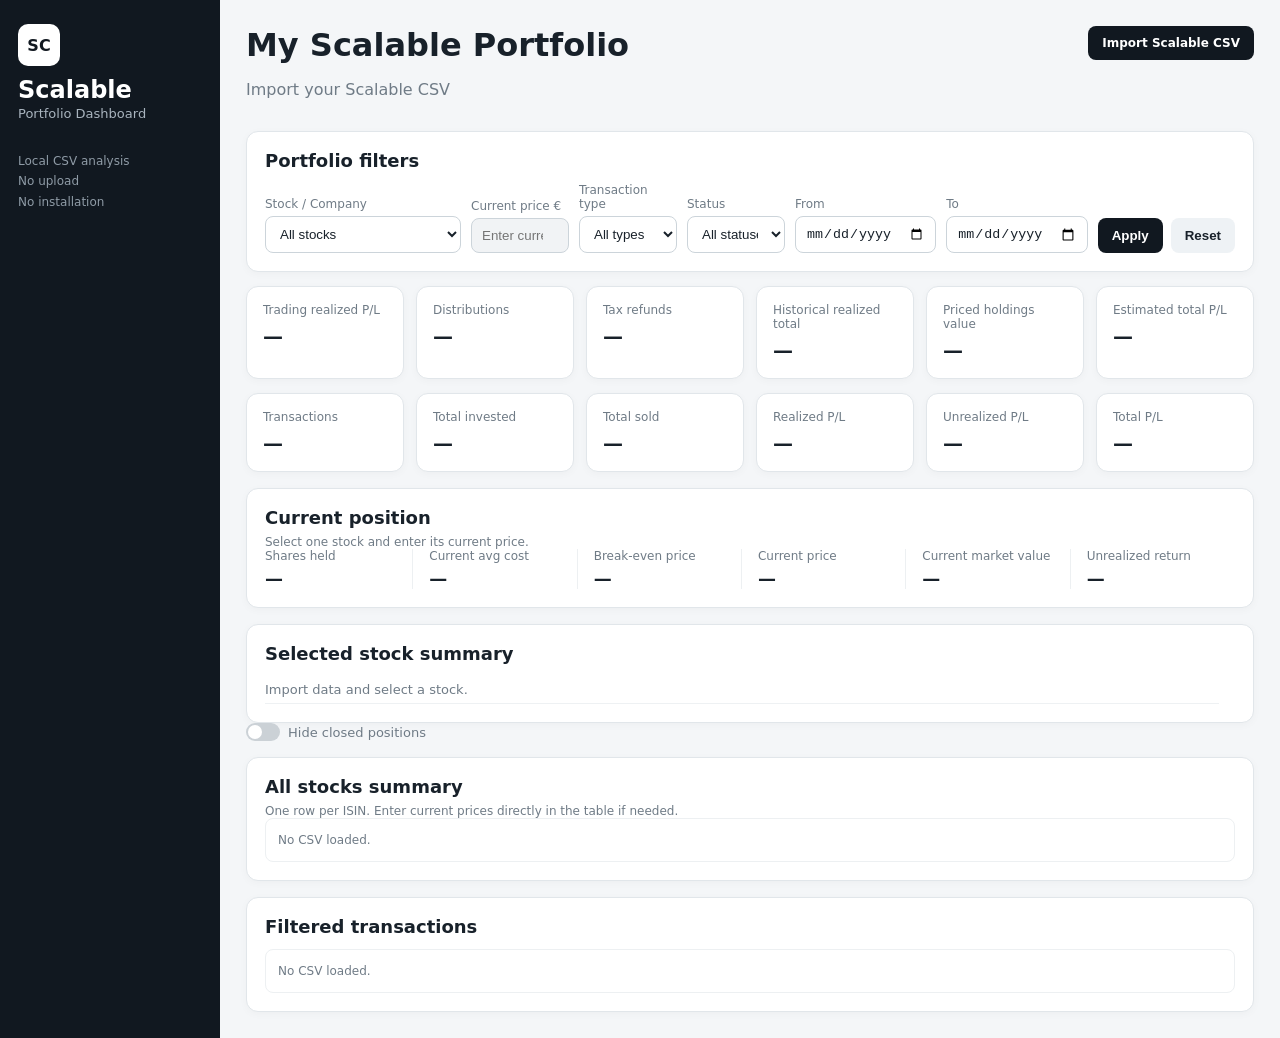
==== index.html @ f292b873 "Add files via upload" ====
<!doctype html>
<html lang="en">
<head>
<meta charset="utf-8">
<meta name="viewport" content="width=device-width,initial-scale=1">
<title>Scalable Portfolio Dashboard</title>
<link rel="stylesheet" href="styles.css">
</head>
<body>
<div class="app">
<aside class="sidebar">
<div class="logo">SC</div>
<h2>Scalable</h2>
<p>Portfolio Dashboard</p>
<div class="sidebar-note">Local CSV analysis<br>No upload<br>No installation</div>
</aside>

<main class="main-content">
<header class="topbar">
<div>
<h1>My Scalable Portfolio</h1>
<p id="fileInfo" class="muted">Import your Scalable CSV</p>
</div>
<label class="upload-button">Import Scalable CSV
<input id="fileInput" type="file" accept=".csv,text/csv">
</label>
</header>

<section class="panel">
<h2>Portfolio filters</h2>
<div class="filter-grid">
<div>
<label>Stock / Company</label>
<select id="stockFilter"><option value="">All stocks</option></select>
</div>
<div>
<label>Current price €</label>
<input id="currentPrice" type="number" step="0.01" min="0" placeholder="Enter current price" disabled>
</div>
<div>
<label>Transaction type</label>
<select id="typeFilter"><option value="">All types</option></select>
</div>
<div>
<label>Status</label>
<select id="statusFilter"><option value="">All statuses</option></select>
</div>
<div>
<label>From</label>
<input id="fromDate" type="date">
</div>
<div>
<label>To</label>
<input id="toDate" type="date">
</div>
<div class="filter-buttons">
<button id="applyBtn" class="button-dark">Apply</button>
<button id="resetBtn" class="button-secondary">Reset</button>
</div>
</div>
</section>

<section class="cards">
    <div class="card"><span>Trading realized P/L</span><strong id="portfolioTradingPL">—</strong></div>
    <div class="card"><span>Distributions</span><strong id="portfolioDistributions">—</strong></div>
    <div class="card"><span>Tax refunds</span><strong id="portfolioTaxRefunds">—</strong></div>
    <div class="card"><span>Historical realized total</span><strong id="portfolioRealized">—</strong></div>
    <div class="card"><span>Priced holdings value</span><strong id="portfolioMarketValue">—</strong></div>
    <div class="card"><span>Estimated total P/L</span><strong id="portfolioTotalPL">—</strong></div>
</section>

<section class="cards">
<div class="card"><span>Transactions</span><strong id="mRows">—</strong></div>
<div class="card"><span>Total invested</span><strong id="mInvested">—</strong></div>
<div class="card"><span>Total sold</span><strong id="mSold">—</strong></div>
<div class="card"><span>Realized P/L</span><strong id="mRealized">—</strong></div>
<div class="card"><span>Unrealized P/L</span><strong id="mUnrealized">—</strong></div>
<div class="card"><span>Total P/L</span><strong id="mTotalPL">—</strong></div>
</section>

<section class="panel">
<h2>Current position</h2>
<p id="positionHint" class="muted small-text">Select one stock and enter its current price.</p>
<div class="position-grid">
<div><span>Shares held</span><strong id="pShares">—</strong></div>
<div><span>Current avg cost</span><strong id="pAvgCost">—</strong></div>
<div><span>Break-even price</span><strong id="pBreakEven">—</strong></div>
<div><span>Current price</span><strong id="pCurrentPrice">—</strong></div>
<div><span>Current market value</span><strong id="pMarketValue">—</strong></div>
<div><span>Unrealized return</span><strong id="pUnrealizedReturn">—</strong></div>
</div>
</section>

<section class="panel">
<h2>Selected stock summary</h2>
<div id="stockSummary" class="key-value">
<div class="muted">Import data and select a stock.</div><div></div>
</div>
</section>

<label class="switch-row">
    <input type="checkbox" id="hideClosed">
    <span class="switch"></span>
    <span>Hide closed positions</span>
</label>

<section class="panel">
<h2>All stocks summary</h2>
<p class="muted small-text">One row per ISIN. Enter current prices directly in the table if needed.</p>
<div id="allStocksTable" class="table-wrap all-stocks-table">
<div class="note">No CSV loaded.</div>
</div>
</section>

<section class="panel">
<h2>Filtered transactions</h2>
<div id="dataTable" class="table-wrap">
<div class="note">No CSV loaded.</div>
</div>
</section>
</main>
</div>
<script src="script.js"></script>
</body>
</html>
---- styles.css ----
*{box-sizing:border-box}
:root{--background:#f4f6f8;--card:#fff;--border:#e1e6ea;--text:#18212a;--muted:#6f7b86;--dark:#111820;--green:#16784b;--red:#b42318;--warning:#a15c00}
body{margin:0;font-family:Inter,system-ui,-apple-system,"Segoe UI",sans-serif;background:var(--background);color:var(--text)}
.app{display:grid;grid-template-columns:220px 1fr;min-height:100vh}
.sidebar{background:var(--dark);color:#fff;padding:24px 18px}
.logo{width:42px;height:42px;border-radius:10px;background:#fff;color:var(--dark);display:grid;place-items:center;font-weight:900}
.sidebar h2{margin:10px 0 2px}
.sidebar p{margin:0;color:#a9b4be;font-size:13px}
.sidebar-note{margin-top:30px;color:#8f9ba6;font-size:12px;line-height:1.7}
.main-content{min-width:0;padding:26px}
.topbar{display:flex;justify-content:space-between;align-items:flex-start;gap:20px}
.topbar h1{margin:0}
.muted{color:var(--muted)}
.small-text{margin:-5px 0 0;font-size:12px}
.upload-button{display:inline-block;padding:10px 14px;background:var(--dark);color:#fff;border-radius:8px;font-weight:700;cursor:pointer}
input[type=file]{display:none}
button{padding:10px 14px;border:0;border-radius:8px;font-weight:700;cursor:pointer}
.button-dark{background:var(--dark);color:#fff}
.button-secondary{background:#eef2f5;color:var(--text)}
.panel,.card{background:var(--card);border:1px solid var(--border);border-radius:12px;box-shadow:0 2px 8px rgba(0,0,0,.03)}
.panel{padding:18px;margin-top:16px}
.panel h2{margin:0 0 12px;font-size:18px}
.filter-grid{display:grid;grid-template-columns:2fr 1fr 1fr 1fr 1fr 1fr auto;gap:10px;align-items:end}
label{display:block;margin-bottom:5px;color:var(--muted);font-size:12px}
select,input[type=text],input[type=number],input[type=date]{width:100%;padding:9px 10px;border:1px solid #ccd4da;border-radius:8px;background:#fff;color:var(--text)}
input:disabled{background:#f1f3f5;color:#9ba5ae;cursor:not-allowed}
.filter-buttons{display:flex;gap:8px}
.cards{display:grid;grid-template-columns:repeat(6,minmax(0,1fr));gap:12px;margin-top:14px}
.card{padding:16px}
.card span{display:block;margin-bottom:7px;color:var(--muted);font-size:12px}
.card strong{font-size:20px}
.good{color:var(--green)}
.bad{color:var(--red)}
.warning{color:var(--warning)}
.position-grid{display:grid;grid-template-columns:repeat(6,1fr);gap:16px}
.position-grid>div{padding-right:14px;border-right:1px solid #edf0f2}
.position-grid>div:last-child{border-right:none}
.position-grid span{display:block;margin-bottom:5px;color:var(--muted);font-size:12px}
.position-grid strong{font-size:18px}
.key-value{display:grid;grid-template-columns:1fr auto;gap:8px 16px;font-size:13px}
.key-value>div{padding:6px 0;border-bottom:1px solid #eef1f3}
.table-wrap{overflow:auto;max-height:520px;border:1px solid #edf0f2;border-radius:8px}
table{width:100%;border-collapse:collapse;font-size:12px}
th,td{padding:9px 10px;border-bottom:1px solid #edf0f2;text-align:left;white-space:nowrap}
th{position:sticky;top:0;z-index:1;background:#f7f9fa;color:#5d6973;font-size:11px;text-transform:uppercase}
.all-stocks-table{max-height:650px}
.price-input-small{width:95px!important;padding:6px 7px!important;font-size:12px}
.note{padding:12px;color:var(--muted);font-size:12px;line-height:1.5}
@media(max-width:1200px){.cards{grid-template-columns:repeat(3,1fr)}.position-grid{grid-template-columns:repeat(3,1fr)}.filter-grid{grid-template-columns:repeat(3,1fr)}}
@media(max-width:760px){.app{grid-template-columns:1fr}.sidebar{display:none}.cards{grid-template-columns:repeat(2,1fr)}.position-grid{grid-template-columns:repeat(2,1fr)}.filter-grid{grid-template-columns:1fr}}
th.sortable{cursor:pointer;user-select:none}
th.sortable:hover{background:#e9eef2;color:#18212a}
.switch-row{display:flex;align-items:center;gap:8px;cursor:pointer;margin-bottom:12px;font-size:13px}
.switch-row input{display:none}
.switch{width:34px;height:18px;background:#cbd1d6;border-radius:20px;position:relative;transition:.2s}
.switch:after{content:"";position:absolute;width:14px;height:14px;left:2px;top:2px;background:white;border-radius:50%;transition:.2s}
.switch-row input:checked+.switch{background:#18212a}
.switch-row input:checked+.switch:after{transform:translateX(16px)}
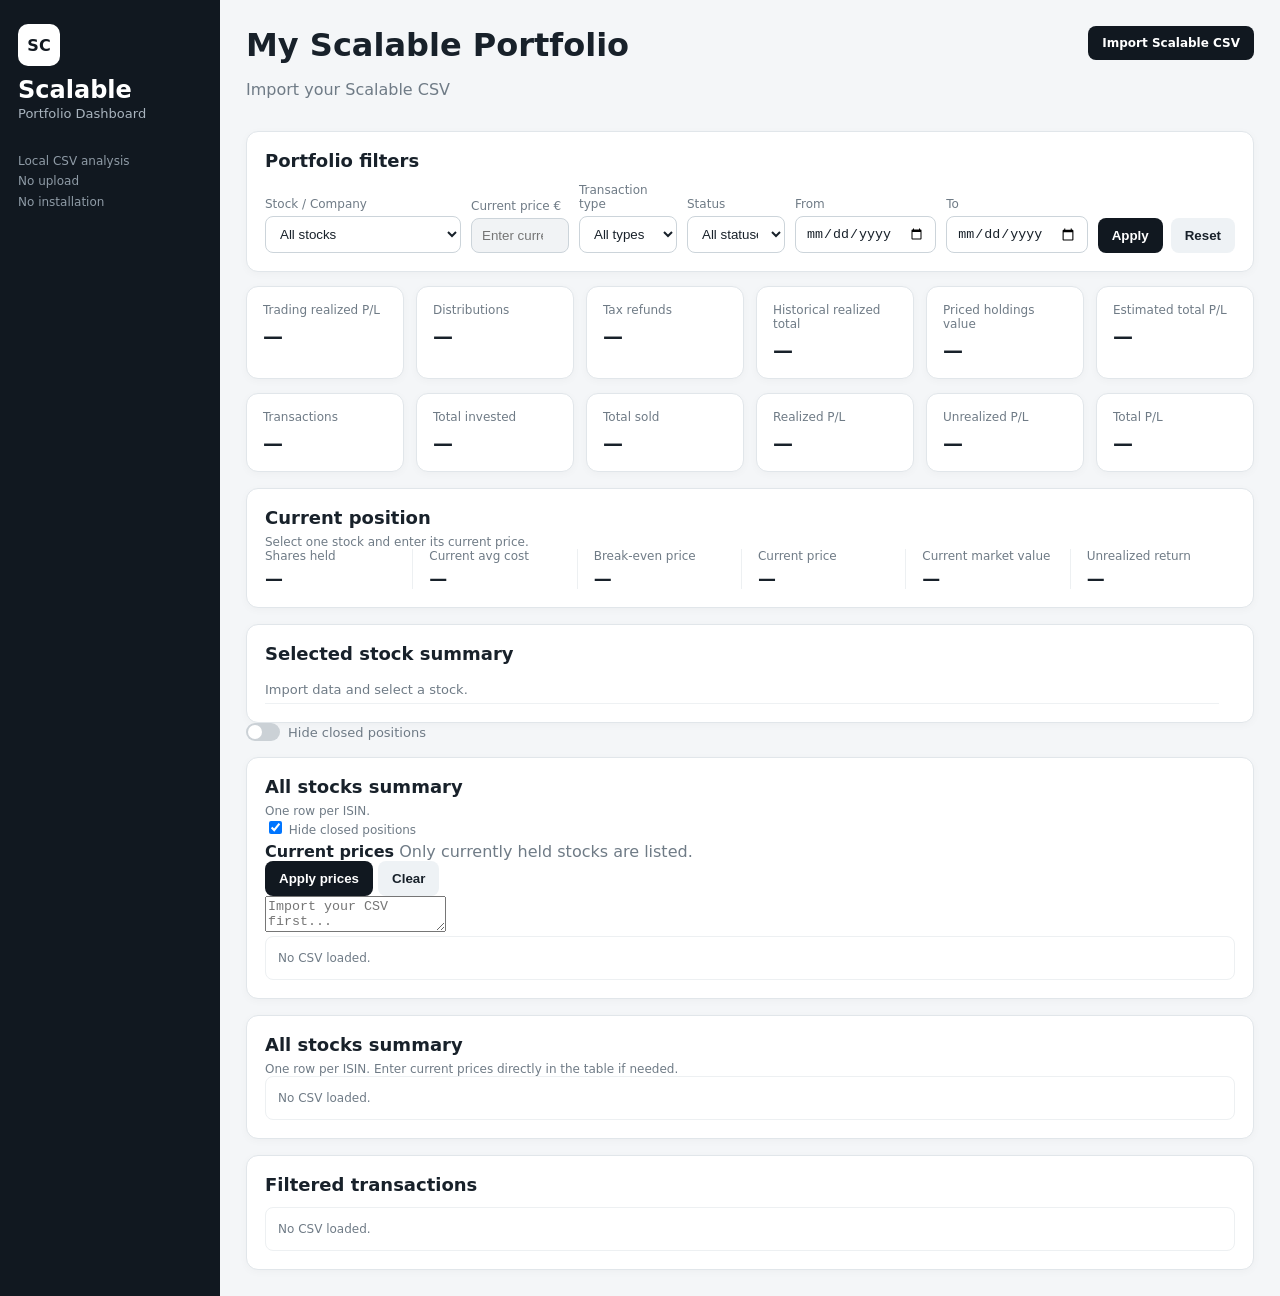
==== commit b9f74991: "Update index.html" ====
--- a/index.html
+++ b/index.html
@@ -103,7 +103,56 @@
     <span class="switch"></span>
     <span>Hide closed positions</span>
 </label>
+<section class="panel">
 
+<div class="summary-header">
+    <div>
+        <h2>All stocks summary</h2>
+        <p class="muted small-text">One row per ISIN.</p>
+    </div>
+
+    <label class="toggle-control">
+        <input type="checkbox" id="hideClosed" checked>
+        <span class="toggle-slider"></span>
+        <span>Hide closed positions</span>
+    </label>
+</div>
+
+<div class="price-editor">
+
+    <div class="price-editor-header">
+        <div>
+            <strong>Current prices</strong>
+            <span class="muted">Only currently held stocks are listed.</span>
+        </div>
+
+        <div class="price-actions">
+            <button id="applyPricesBtn" class="button-dark">
+                Apply prices
+            </button>
+
+            <button id="clearPricesBtn" class="button-secondary">
+                Clear
+            </button>
+        </div>
+    </div>
+
+    <textarea
+        id="priceTextarea"
+        class="price-textarea"
+        placeholder="Import your CSV first..."
+    ></textarea>
+
+    <div id="priceMessage" class="price-message"></div>
+
+</div>
+
+<div id="allStocksTable" class="table-wrap all-stocks-table">
+    <div class="note">No CSV loaded.</div>
+</div>
+
+</section>
+    
 <section class="panel">
 <h2>All stocks summary</h2>
 <p class="muted small-text">One row per ISIN. Enter current prices directly in the table if needed.</p>
@@ -122,4 +171,4 @@
 </div>
 <script src="script.js"></script>
 </body>
-</html>+</html>
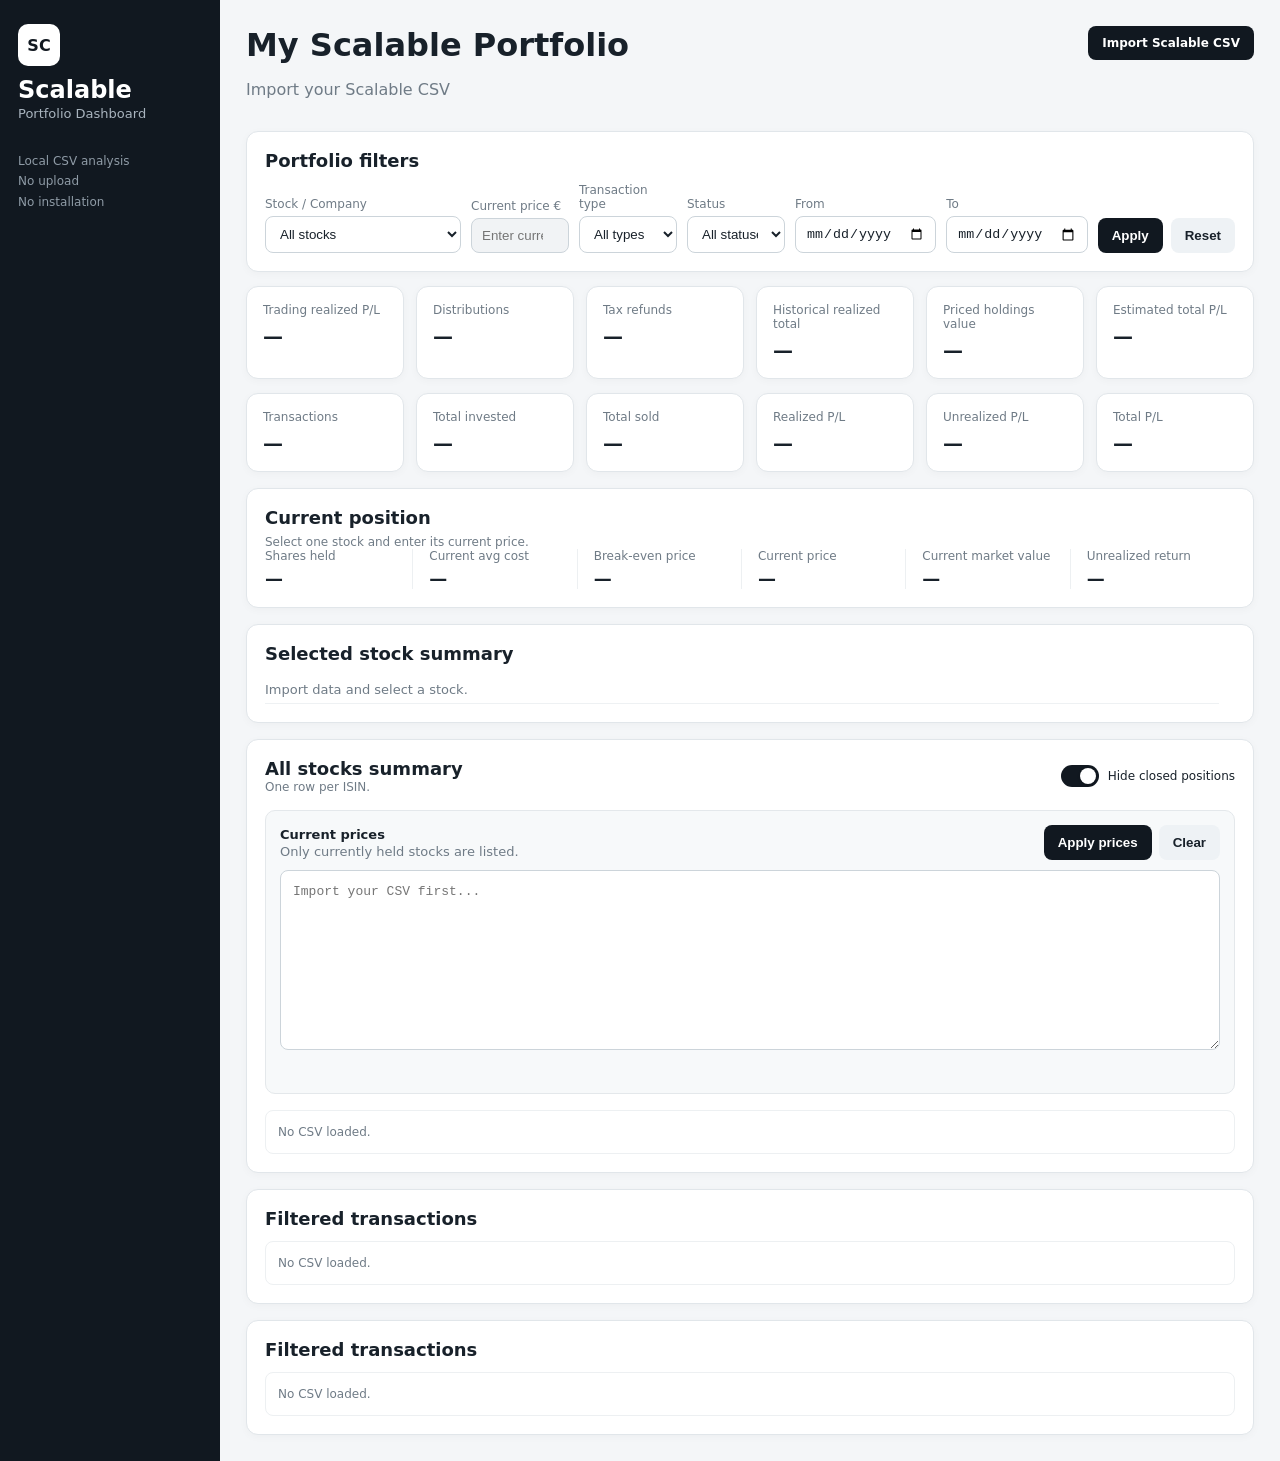
==== commit 0580f071: "Update index.html" ====
--- a/index.html
+++ b/index.html
@@ -94,18 +94,15 @@
 <section class="panel">
 <h2>Selected stock summary</h2>
 <div id="stockSummary" class="key-value">
-<div class="muted">Import data and select a stock.</div><div></div>
+<div class="muted">Import data and select a stock.</div>
+<div></div>
 </div>
 </section>
 
-<label class="switch-row">
-    <input type="checkbox" id="hideClosed">
-    <span class="switch"></span>
-    <span>Hide closed positions</span>
-</label>
 <section class="panel">
 
 <div class="summary-header">
+
     <div>
         <h2>All stocks summary</h2>
         <p class="muted small-text">One row per ISIN.</p>
@@ -116,17 +113,20 @@
         <span class="toggle-slider"></span>
         <span>Hide closed positions</span>
     </label>
+
 </div>
 
 <div class="price-editor">
 
     <div class="price-editor-header">
+
         <div>
             <strong>Current prices</strong>
             <span class="muted">Only currently held stocks are listed.</span>
         </div>
 
         <div class="price-actions">
+
             <button id="applyPricesBtn" class="button-dark">
                 Apply prices
             </button>
@@ -134,7 +134,9 @@
             <button id="clearPricesBtn" class="button-secondary">
                 Clear
             </button>
+
         </div>
+
     </div>
 
     <textarea
@@ -152,13 +154,14 @@
 </div>
 
 </section>
-    
+
 <section class="panel">
-<h2>All stocks summary</h2>
-<p class="muted small-text">One row per ISIN. Enter current prices directly in the table if needed.</p>
-<div id="allStocksTable" class="table-wrap all-stocks-table">
+<h2>Filtered transactions</h2>
+
+<div id="dataTable" class="table-wrap">
 <div class="note">No CSV loaded.</div>
 </div>
+
 </section>
 
 <section class="panel">
--- a/styles.css
+++ b/styles.css
@@ -50,9 +50,118 @@
 @media(max-width:760px){.app{grid-template-columns:1fr}.sidebar{display:none}.cards{grid-template-columns:repeat(2,1fr)}.position-grid{grid-template-columns:repeat(2,1fr)}.filter-grid{grid-template-columns:1fr}}
 th.sortable{cursor:pointer;user-select:none}
 th.sortable:hover{background:#e9eef2;color:#18212a}
-.switch-row{display:flex;align-items:center;gap:8px;cursor:pointer;margin-bottom:12px;font-size:13px}
-.switch-row input{display:none}
-.switch{width:34px;height:18px;background:#cbd1d6;border-radius:20px;position:relative;transition:.2s}
-.switch:after{content:"";position:absolute;width:14px;height:14px;left:2px;top:2px;background:white;border-radius:50%;transition:.2s}
-.switch-row input:checked+.switch{background:#18212a}
-.switch-row input:checked+.switch:after{transform:translateX(16px)}+.summary-header{
+    display:flex;
+    justify-content:space-between;
+    align-items:center;
+    gap:20px;
+    margin-bottom:16px
+}
+
+.summary-header h2{margin-bottom:6px}
+
+.toggle-control{
+    display:flex;
+    align-items:center;
+    gap:9px;
+    margin:0;
+    cursor:pointer;
+    color:var(--text);
+    white-space:nowrap
+}
+
+.toggle-control input{display:none}
+
+.toggle-slider{
+    position:relative;
+    width:38px;
+    height:22px;
+    flex:none;
+    border-radius:20px;
+    background:#c8ced4;
+    transition:.2s
+}
+
+.toggle-slider:after{
+    content:"";
+    position:absolute;
+    top:3px;
+    left:3px;
+    width:16px;
+    height:16px;
+    background:#fff;
+    border-radius:50%;
+    transition:.2s;
+    box-shadow:0 1px 3px rgba(0,0,0,.2)
+}
+
+.toggle-control input:checked+.toggle-slider{
+    background:var(--dark)
+}
+
+.toggle-control input:checked+.toggle-slider:after{
+    transform:translateX(16px)
+}
+
+.price-editor{
+    background:#f7f9fa;
+    border:1px solid #e4e8eb;
+    border-radius:10px;
+    padding:14px;
+    margin-bottom:16px
+}
+
+.price-editor-header{
+    display:flex;
+    justify-content:space-between;
+    align-items:center;
+    gap:15px;
+    margin-bottom:10px
+}
+
+.price-editor-header>div:first-child{
+    display:flex;
+    flex-direction:column;
+    gap:2px;
+    font-size:13px
+}
+
+.price-actions{
+    display:flex;
+    gap:7px
+}
+
+.price-textarea{
+    width:100%;
+    min-height:180px;
+    resize:vertical;
+    padding:10px 12px;
+    border:1px solid #ccd4da;
+    border-radius:8px;
+    background:#fff;
+    color:var(--text);
+    font-family:Consolas,monospace;
+    font-size:13px;
+    line-height:1.65
+}
+
+.price-textarea:focus{
+    outline:none;
+    border-color:#6e7983;
+    box-shadow:0 0 0 2px rgba(17,24,32,.08)
+}
+
+.price-message{
+    min-height:18px;
+    margin-top:7px;
+    font-size:12px;
+    color:var(--muted)
+}
+
+@media(max-width:760px){
+    .summary-header,
+    .price-editor-header{
+        align-items:flex-start;
+        flex-direction:column
+    }
+}
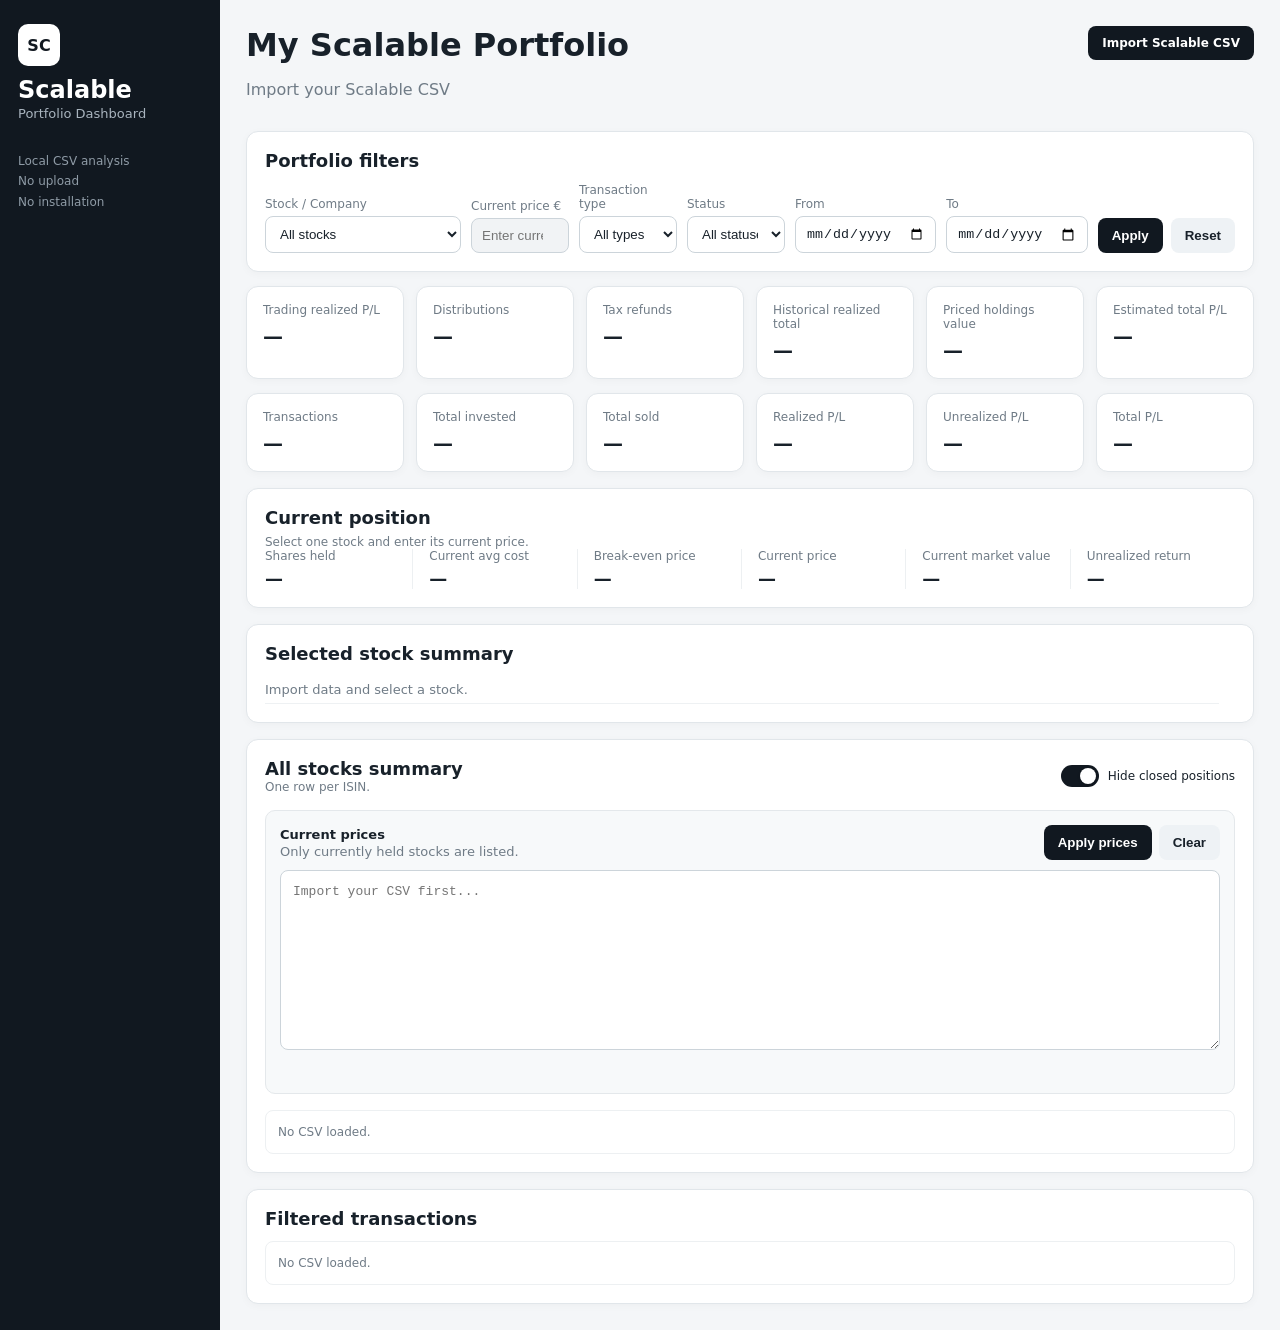
==== commit 0c66fb06: "Update index.html" ====
--- a/index.html
+++ b/index.html
@@ -29,30 +29,12 @@
 <section class="panel">
 <h2>Portfolio filters</h2>
 <div class="filter-grid">
-<div>
-<label>Stock / Company</label>
-<select id="stockFilter"><option value="">All stocks</option></select>
-</div>
-<div>
-<label>Current price €</label>
-<input id="currentPrice" type="number" step="0.01" min="0" placeholder="Enter current price" disabled>
-</div>
-<div>
-<label>Transaction type</label>
-<select id="typeFilter"><option value="">All types</option></select>
-</div>
-<div>
-<label>Status</label>
-<select id="statusFilter"><option value="">All statuses</option></select>
-</div>
-<div>
-<label>From</label>
-<input id="fromDate" type="date">
-</div>
-<div>
-<label>To</label>
-<input id="toDate" type="date">
-</div>
+<div><label>Stock / Company</label><select id="stockFilter"><option value="">All stocks</option></select></div>
+<div><label>Current price €</label><input id="currentPrice" type="number" step="0.01" min="0" placeholder="Enter current price" disabled></div>
+<div><label>Transaction type</label><select id="typeFilter"><option value="">All types</option></select></div>
+<div><label>Status</label><select id="statusFilter"><option value="">All statuses</option></select></div>
+<div><label>From</label><input id="fromDate" type="date"></div>
+<div><label>To</label><input id="toDate" type="date"></div>
 <div class="filter-buttons">
 <button id="applyBtn" class="button-dark">Apply</button>
 <button id="resetBtn" class="button-secondary">Reset</button>
@@ -61,12 +43,12 @@
 </section>
 
 <section class="cards">
-    <div class="card"><span>Trading realized P/L</span><strong id="portfolioTradingPL">—</strong></div>
-    <div class="card"><span>Distributions</span><strong id="portfolioDistributions">—</strong></div>
-    <div class="card"><span>Tax refunds</span><strong id="portfolioTaxRefunds">—</strong></div>
-    <div class="card"><span>Historical realized total</span><strong id="portfolioRealized">—</strong></div>
-    <div class="card"><span>Priced holdings value</span><strong id="portfolioMarketValue">—</strong></div>
-    <div class="card"><span>Estimated total P/L</span><strong id="portfolioTotalPL">—</strong></div>
+<div class="card"><span>Trading realized P/L</span><strong id="portfolioTradingPL">—</strong></div>
+<div class="card"><span>Distributions</span><strong id="portfolioDistributions">—</strong></div>
+<div class="card"><span>Tax refunds</span><strong id="portfolioTaxRefunds">—</strong></div>
+<div class="card"><span>Historical realized total</span><strong id="portfolioRealized">—</strong></div>
+<div class="card"><span>Priced holdings value</span><strong id="portfolioMarketValue">—</strong></div>
+<div class="card"><span>Estimated total P/L</span><strong id="portfolioTotalPL">—</strong></div>
 </section>
 
 <section class="cards">
@@ -100,68 +82,37 @@
 </section>
 
 <section class="panel">
-
 <div class="summary-header">
-
-    <div>
-        <h2>All stocks summary</h2>
-        <p class="muted small-text">One row per ISIN.</p>
-    </div>
-
-    <label class="toggle-control">
-        <input type="checkbox" id="hideClosed" checked>
-        <span class="toggle-slider"></span>
-        <span>Hide closed positions</span>
-    </label>
-
+<div>
+<h2>All stocks summary</h2>
+<p class="muted small-text">One row per ISIN.</p>
+</div>
+<label class="toggle-control">
+<input type="checkbox" id="hideClosed" checked>
+<span class="toggle-slider"></span>
+<span>Hide closed positions</span>
+</label>
 </div>
 
 <div class="price-editor">
+<div class="price-editor-header">
+<div>
+<strong>Current prices</strong>
+<span class="muted">Only currently held stocks are listed.</span>
+</div>
+<div class="price-actions">
+<button id="applyPricesBtn" class="button-dark">Apply prices</button>
+<button id="clearPricesBtn" class="button-secondary">Clear</button>
+</div>
+</div>
 
-    <div class="price-editor-header">
-
-        <div>
-            <strong>Current prices</strong>
-            <span class="muted">Only currently held stocks are listed.</span>
-        </div>
-
-        <div class="price-actions">
-
-            <button id="applyPricesBtn" class="button-dark">
-                Apply prices
-            </button>
-
-            <button id="clearPricesBtn" class="button-secondary">
-                Clear
-            </button>
-
-        </div>
-
-    </div>
-
-    <textarea
-        id="priceTextarea"
-        class="price-textarea"
-        placeholder="Import your CSV first..."
-    ></textarea>
-
-    <div id="priceMessage" class="price-message"></div>
-
+<textarea id="priceTextarea" class="price-textarea" placeholder="Import your CSV first..."></textarea>
+<div id="priceMessage" class="price-message"></div>
 </div>
 
 <div id="allStocksTable" class="table-wrap all-stocks-table">
-    <div class="note">No CSV loaded.</div>
-</div>
-
-</section>
-
-<section class="panel">
-<h2>Filtered transactions</h2>
-
-<div id="dataTable" class="table-wrap">
 <div class="note">No CSV loaded.</div>
 </div>
-
 </section>
 
 <section class="panel">
@@ -170,6 +121,7 @@
 <div class="note">No CSV loaded.</div>
 </div>
 </section>
+
 </main>
 </div>
 <script src="script.js"></script>
